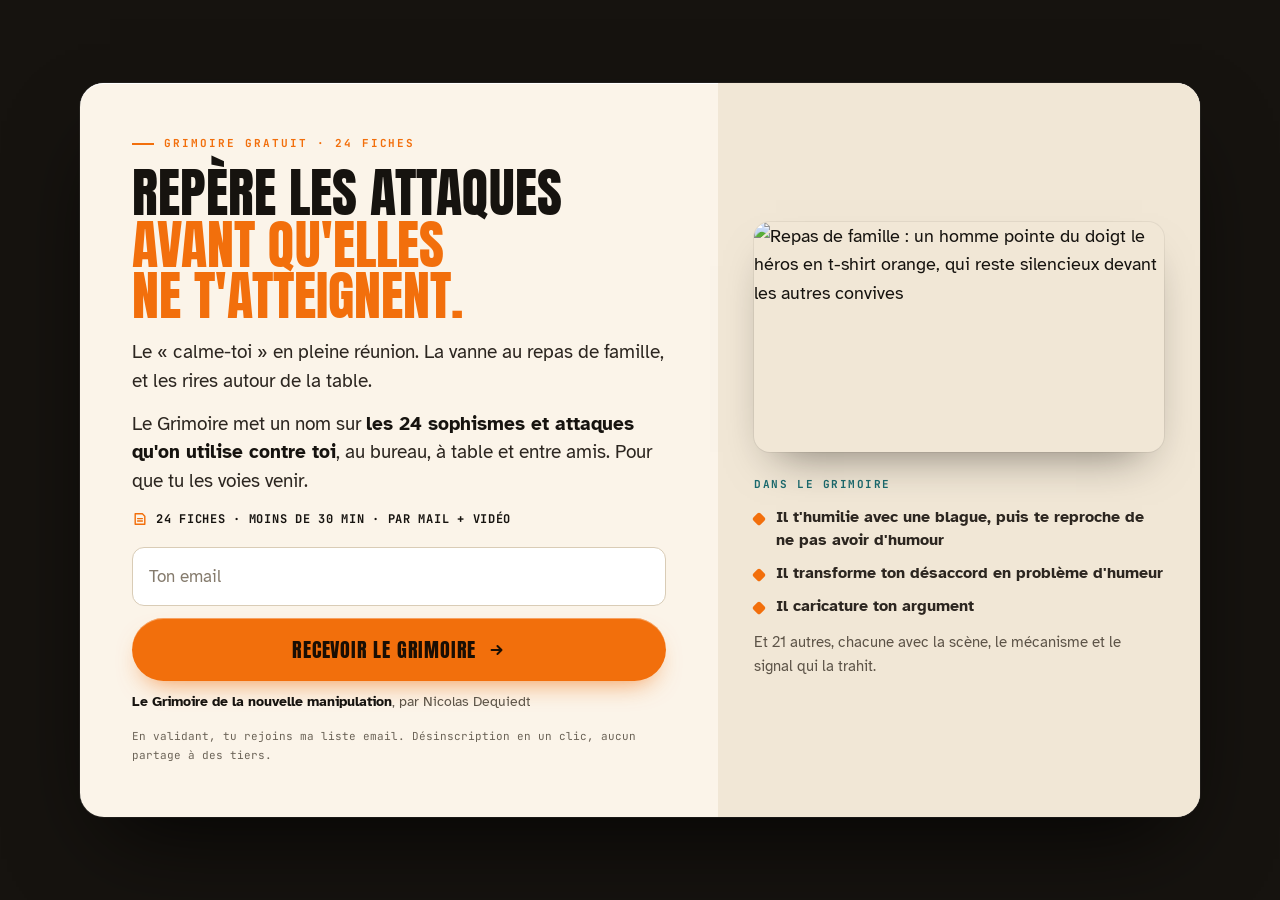
==== index.html @ 9d33bbb9 "V01 : page de capture Grimoire (email seul) + page accès, gabarit Afuera Visuels (jaquette, fond, og" ====
<!doctype html>
<html lang="fr">
<head>
<meta charset="utf-8">
<meta name="viewport" content="width=device-width,initial-scale=1,viewport-fit=cover">
<title>Repère les attaques avant qu'elles ne t'atteignent : le Grimoire gratuit</title>
<meta name="description" content="Les 24 sophismes et attaques qu'on utilise contre toi au bureau, à table et entre amis. Le Grimoire gratuit, avec sa version vidéo.">
<meta name="theme-color" content="#16130F">
<meta property="og:type" content="website">
<meta property="og:title" content="Repère les attaques avant qu'elles ne t'atteignent">
<meta property="og:description" content="Les 24 sophismes et attaques qu'on utilise contre toi au bureau, à table et entre amis. Le Grimoire gratuit.">
<meta property="og:url" content="https://grimoire.nicolasdequiedt.com/">
<meta property="og:locale" content="fr_FR">
<meta property="og:image" content="https://grimoire.nicolasdequiedt.com/assets/og.jpg">
<meta property="og:image:type" content="image/jpeg">
<meta property="og:image:width" content="1200">
<meta property="og:image:height" content="630">
<meta property="og:image:alt" content="Le Grimoire : un repas de famille où un homme pointe du doigt le héros en t-shirt orange">
<meta name="twitter:card" content="summary_large_image">
<link rel="icon" href="/assets/favicon.svg" type="image/svg+xml">
<link rel="preload" href="/assets/fonts/anton-latin-400-normal.woff2" as="font" type="font/woff2" crossorigin>
<link rel="preload" href="/assets/fonts/atkinson-hyperlegible-latin-700-normal.woff2" as="font" type="font/woff2" crossorigin>
<link rel="stylesheet" href="/assets/base.css">
<style>
.card{display:grid;grid-template-columns:minmax(0,1.14fr) minmax(0,.86fr);max-width:1120px}
.copy{padding:clamp(28px,4.4vw,52px);display:flex;flex-direction:column;justify-content:center}
h1{font-size:clamp(38px,4.6vw,54px);margin-bottom:16px}
h1 .l1,h1 em{display:block}
.lede{font-size:clamp(17px,1.6vw,18.5px);line-height:1.55;color:#2C2620;margin:0 0 14px}
.lede b{color:var(--ink)}
.meta{display:flex;align-items:center;gap:8px;font-family:var(--mono);font-size:12px;font-weight:700;letter-spacing:.06em;text-transform:uppercase;color:var(--ink);margin:0 0 18px}
.meta svg{width:16px;height:16px;color:var(--orange);flex:none}

form{display:grid;grid-template-columns:1fr;gap:10px}
.sr{position:absolute;width:1px;height:1px;overflow:hidden;clip:rect(0 0 0 0);white-space:nowrap}
input[type=email]{
  font:inherit;font-size:17px;width:100%;padding:15px 16px;background:#fff;color:var(--ink);
  border:1px solid var(--line);border-radius:12px;transition:border-color .15s,box-shadow .15s;
}
input::placeholder{color:#857B6D}
input:focus{outline:none;border-color:var(--orange);box-shadow:0 0 0 3px rgba(242,111,12,.22)}
input[aria-invalid=true]{border-color:var(--alarm)}
.hp{position:absolute;left:-9999px;width:1px;height:1px;opacity:0}
.go{
  margin-top:2px;display:flex;align-items:center;justify-content:center;gap:12px;
  font-family:var(--display);font-size:20px;letter-spacing:.04em;text-transform:uppercase;
  background:var(--orange);color:#1A0E03;border:0;border-radius:999px;padding:16px 28px;cursor:pointer;
  box-shadow:0 12px 26px -12px rgba(242,111,12,.75),inset 0 1px 0 rgba(255,255,255,.35);
  transition:transform .15s,background .15s,box-shadow .15s;
}
.go:hover{background:#FF8021;transform:translateY(-1px)}
.go:active{transform:none}
.go svg{width:18px;height:18px;transition:transform .15s}
.go:hover svg{transform:translateX(3px)}
.go[disabled]{opacity:.75;cursor:progress;transform:none}
.err{margin:2px 0 0;font-size:15px;color:var(--alarm);font-weight:700}
.legal{font-family:var(--mono);font-size:11px;line-height:1.7;color:#6B6357;margin:14px 0 0}
.product{font-size:14px;color:#5C5347;margin:10px 0 0}
.product b{color:var(--ink)}

.visual{position:relative;background:var(--paper-2);padding:clamp(20px,3vw,36px);display:flex;flex-direction:column;justify-content:center;gap:24px}
.visual img{display:block;width:100%;height:auto;border-radius:16px;box-shadow:0 22px 44px -22px rgba(22,19,15,.55),0 0 0 1px rgba(22,19,15,.06);animation:settle 1.1s cubic-bezier(.2,.7,.2,1) both}
@keyframes settle{from{transform:scale(1.04)}to{transform:none}}
.inside{margin:0}
.inside p{font-family:var(--mono);font-size:11px;font-weight:700;letter-spacing:.14em;text-transform:uppercase;color:var(--sea);margin:0 0 12px}
.inside ul{list-style:none;margin:0;padding:0;display:flex;flex-direction:column;gap:10px}
.inside li{position:relative;padding-left:22px;font-size:16px;line-height:1.45;color:#2C2620;font-weight:700}
.inside li::before{content:"";position:absolute;left:0;top:.5em;width:10px;height:10px;border-radius:2px;background:var(--orange);transform:rotate(45deg)}
.inside .more{font-family:var(--body);font-size:15px;font-weight:400;letter-spacing:0;text-transform:none;color:#5C5347;margin:12px 0 0}

@media (max-width:860px){
  body{align-items:flex-start}
  .card{grid-template-columns:1fr;max-width:560px}
  .copy{padding:26px 22px 28px}
  h1{font-size:clamp(34px,9.6vw,44px);margin-bottom:14px}
  .lede{font-size:16.5px;margin-bottom:12px}
  .meta{font-size:11px;letter-spacing:.02em;margin-bottom:14px}
  input[type=email]{padding:14px}
  .visual{padding:22px;gap:20px}
}
@media (prefers-reduced-motion:reduce){.visual img{animation:none}}
</style>
</head>
<body>
<div class="bg" aria-hidden="true"></div>

<main class="card">
  <section class="copy">
    <p class="eyebrow">Grimoire gratuit · 24 fiches</p>
    <h1><span class="l1">Repère les attaques</span> <em>avant qu'elles ne t'atteignent.</em></h1>
    <p class="lede">Le « calme-toi » en pleine réunion. La vanne au repas de famille, et les rires autour de la table.</p>
    <p class="lede">Le Grimoire met un nom sur <b>les 24 sophismes et attaques qu'on utilise contre toi</b>, au bureau, à table et entre amis. Pour que tu les voies venir.</p>

    <p class="meta"><svg viewBox="0 0 20 20" aria-hidden="true"><path d="M4 3.5h9l3 3V16.5H4z" fill="none" stroke="currentColor" stroke-width="1.8" stroke-linejoin="round"/><path d="M7 9.5h6M7 12.5h6" stroke="currentColor" stroke-width="1.8" stroke-linecap="round"/></svg>24 fiches · moins de 30 min · par mail + vidéo</p>

    <form id="optin" novalidate>
      <div>
        <label class="sr" for="f_email">Email</label>
        <input type="email" id="f_email" name="EMAIL" placeholder="Ton email" autocomplete="email" inputmode="email" required>
      </div>
      <input class="hp" type="text" id="f_check" name="email_address_check" tabindex="-1" autocomplete="off" aria-hidden="true">
      <p class="err" id="err" role="alert" hidden></p>
      <button class="go" id="go" type="submit">
        <span id="golabel">Recevoir le Grimoire</span>
        <svg viewBox="0 0 20 20" fill="none" aria-hidden="true"><path d="M4 10h11m0 0-4.5-4.5M15 10l-4.5 4.5" stroke="currentColor" stroke-width="2.2" stroke-linecap="round" stroke-linejoin="round"/></svg>
      </button>
    </form>
    <p class="product"><b>Le Grimoire de la nouvelle manipulation</b>, par Nicolas Dequiedt</p>
    <p class="legal">En validant, tu rejoins ma liste email. Désinscription en un clic, aucun partage à des tiers.</p>
    <noscript><p class="err">Cette page a besoin de JavaScript pour envoyer ton inscription.</p></noscript>
  </section>

  <aside class="visual">
    <img src="/assets/jaquette.webp" width="960" height="540" alt="Repas de famille : un homme pointe du doigt le héros en t-shirt orange, qui reste silencieux devant les autres convives">
    <div class="inside">
      <p>Dans le Grimoire</p>
      <ul>
        <li>Il t'humilie avec une blague, puis te reproche de ne pas avoir d'humour</li>
        <li>Il transforme ton désaccord en problème d'humeur</li>
        <li>Il caricature ton argument</li>
      </ul>
      <p class="more">Et 21 autres, chacune avec la scène, le mécanisme et le signal qui la trahit.</p>
    </div>
  </aside>
</main>

<script>
/* ============================================================
   CONFIG : les deux seules choses à changer un jour
   ============================================================ */
const CONFIG = {
  // Formulaire Brevo « FORM GRIMOIRE ». Si tu supprimes et recrées le formulaire,
  // remplace cette adresse (Brevo > Formulaires > Partager > lien).
  brevoUrl: "https://2257aae7.sibforms.com/serve/[base64]",
  // Page « Accès débloqué » (qui redirige ensuite vers la vidéo : voir acces.html)
  pageAcces: "/acces?ok=1"
};

const params = new URLSearchParams(location.search);
// Source de trafic (?src=youtube-xxx). Elle n'arrive dans Brevo que si l'attribut SOURCE
// existe ET est ajouté au formulaire en champ caché.
const src = (params.get("src") || "direct").slice(0, 80);

const form = document.getElementById("optin");
const email = document.getElementById("f_email");
const check = document.getElementById("f_check");
const err = document.getElementById("err");
const go = document.getElementById("go");
const goLabel = document.getElementById("golabel");
const LABEL = goLabel.textContent;

function fail(field, msg){
  field.setAttribute("aria-invalid", "true");
  err.textContent = msg; err.hidden = false;
  field.focus();
}

form.addEventListener("submit", async ev => {
  ev.preventDefault();
  email.removeAttribute("aria-invalid"); err.hidden = true;

  const e = email.value.trim();
  if (!/^[^\s@]+@[^\s@]+\.[^\s@]{2,}$/.test(e)) return fail(email, "Cette adresse email ne semble pas valide.");

  go.disabled = true; goLabel.textContent = "Envoi en cours…";

  const body = new URLSearchParams();
  body.append("EMAIL", e);
  body.append("email_address_check", check.value);   // anti-robot Brevo : doit rester vide
  body.append("locale", "fr");
  body.append("SOURCE", src);

  try {
    // no-cors : Brevo ne répond pas en lisible, on ne détecte donc que les pannes réseau.
    // Si Brevo met plus de 6 s, on continue quand même : la requête est partie (keepalive).
    await Promise.race([
      fetch(CONFIG.brevoUrl, { method: "POST", mode: "no-cors", body, keepalive: true }),
      new Promise(res => setTimeout(res, 6000))
    ]);
  } catch (_) {
    go.disabled = false; goLabel.textContent = LABEL;
    err.textContent = "Connexion impossible pour le moment. Vérifie ta connexion et réessaie.";
    err.hidden = false;
    return;
  }
  location.href = CONFIG.pageAcces;
});
</script>
</body>
</html>
---- assets/base.css ----
/* Base commune aux deux pages (capture + accès débloqué) : polices, couleurs, fond, carte. */
@font-face{font-family:"Anton";font-weight:400;font-style:normal;font-display:swap;src:url(/assets/fonts/anton-latin-400-normal.woff2) format("woff2")}
@font-face{font-family:"Atkinson Hyperlegible";font-weight:400;font-style:normal;font-display:swap;src:url(/assets/fonts/atkinson-hyperlegible-latin-400-normal.woff2) format("woff2")}
@font-face{font-family:"Atkinson Hyperlegible";font-weight:700;font-style:normal;font-display:swap;src:url(/assets/fonts/atkinson-hyperlegible-latin-700-normal.woff2) format("woff2")}
@font-face{font-family:"JetBrains Mono";font-weight:400;font-style:normal;font-display:swap;src:url(/assets/fonts/jetbrains-mono-latin-400-normal.woff2) format("woff2")}
@font-face{font-family:"JetBrains Mono";font-weight:700;font-style:normal;font-display:swap;src:url(/assets/fonts/jetbrains-mono-latin-700-normal.woff2) format("woff2")}

:root{
  --ink:#16130F;
  --paper:#FBF4E9;
  --paper-2:#F1E7D6;
  --orange:#F26F0C;
  --sea:#1B6B6F;
  --alarm:#B4342A;
  --warm:#7C7266;
  --line:#D9CCB6;
  --display:"Anton","Haettenschweiler","Arial Narrow",Impact,sans-serif;
  --body:"Atkinson Hyperlegible","Segoe UI",system-ui,-apple-system,sans-serif;
  --mono:"JetBrains Mono",ui-monospace,"SFMono-Regular",Menlo,monospace;
}
*{box-sizing:border-box}
html{-webkit-text-size-adjust:100%}
body{
  margin:0;min-height:100vh;min-height:100svh;
  background:var(--ink);color:var(--ink);
  font-family:var(--body);font-size:18px;line-height:1.6;
  display:flex;align-items:center;justify-content:center;
  padding:clamp(16px,4vw,48px) max(16px,env(safe-area-inset-right)) clamp(16px,4vw,48px) max(16px,env(safe-area-inset-left));
}
/* Fond : l'illustration de la jaquette, floutée à l'export (léger), assombrie. */
.bg{position:fixed;inset:0;z-index:-1;background:var(--ink) url(/assets/fond.jpg) center/cover no-repeat;transform:scale(1.08)}
.bg::after{content:"";position:absolute;inset:0;background:linear-gradient(180deg,rgba(22,19,15,.5) 0%,rgba(22,19,15,.3) 45%,rgba(22,19,15,.72) 100%)}

.card{
  position:relative;width:100%;background:var(--paper);border-radius:24px;overflow:hidden;
  box-shadow:0 1px 0 #fff inset,0 0 0 1px rgba(255,255,255,.06),0 40px 90px -30px rgba(0,0,0,.85);
  animation:rise .7s cubic-bezier(.2,.7,.2,1) both;
}
@keyframes rise{from{opacity:0;transform:translateY(14px)}to{opacity:1;transform:none}}

.eyebrow{
  font-family:var(--mono);font-size:11px;font-weight:700;letter-spacing:.18em;text-transform:uppercase;
  color:var(--orange);margin:0 0 14px;display:flex;align-items:center;gap:10px;
}
.eyebrow::before{content:"";width:22px;height:2px;background:var(--orange)}
h1{font-family:var(--display);font-weight:400;text-transform:uppercase;line-height:.96;margin:0;text-wrap:balance}
h1 em{font-style:normal;color:var(--orange)}
:focus-visible{outline:2.5px solid var(--orange);outline-offset:2px}

@media (prefers-reduced-motion:reduce){
  .card{animation:none}
  *{transition:none!important}
}
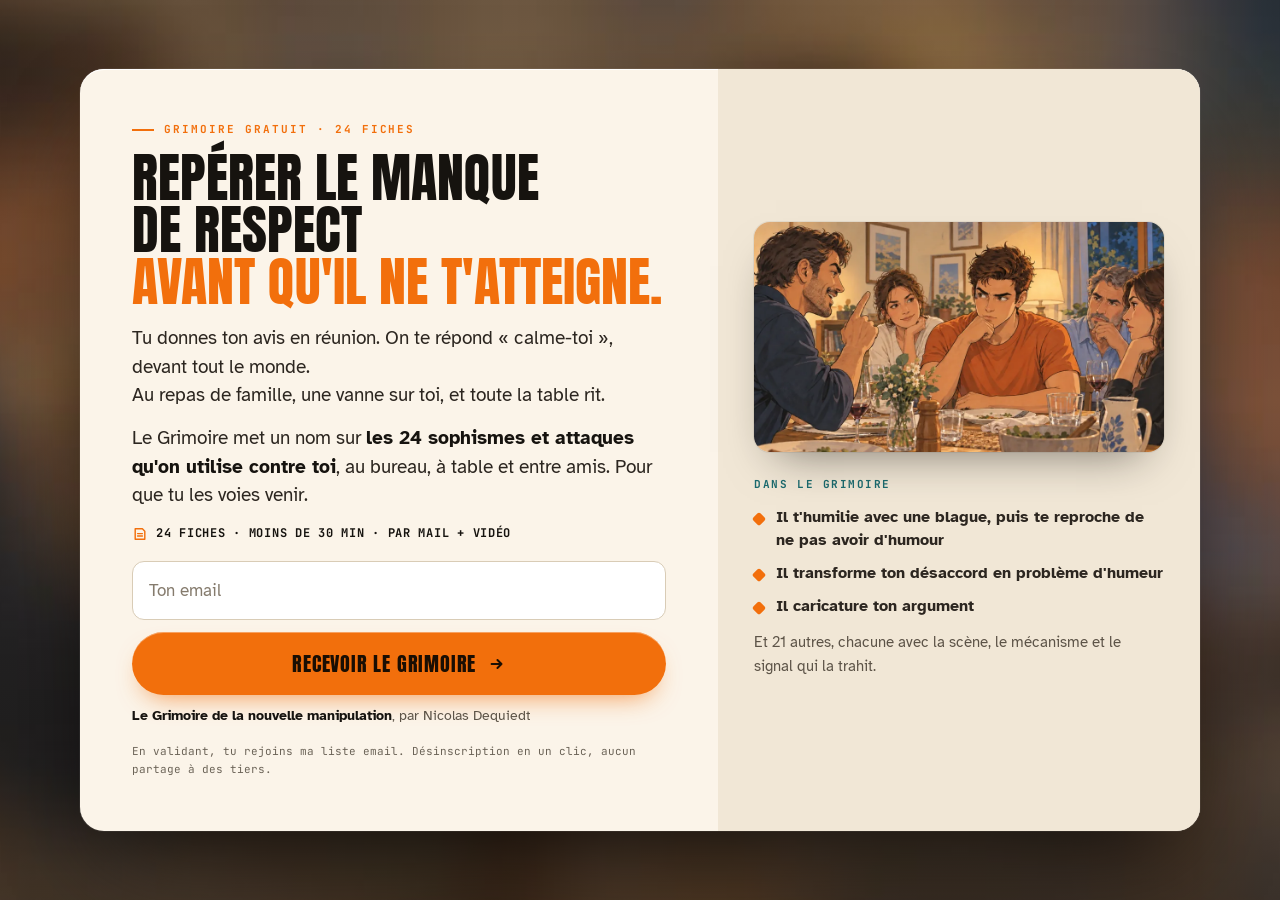
==== commit ad073e28: "V02 : titre « Repérer le manque de respect » + accroche en deux scènes explicites Co-Authored-By: Cl" ====
--- a/index.html
+++ b/index.html
@@ -3,11 +3,11 @@
 <head>
 <meta charset="utf-8">
 <meta name="viewport" content="width=device-width,initial-scale=1,viewport-fit=cover">
-<title>Repère les attaques avant qu'elles ne t'atteignent : le Grimoire gratuit</title>
+<title>Repérer le manque de respect avant qu'il ne t'atteigne : le Grimoire gratuit</title>
 <meta name="description" content="Les 24 sophismes et attaques qu'on utilise contre toi au bureau, à table et entre amis. Le Grimoire gratuit, avec sa version vidéo.">
 <meta name="theme-color" content="#16130F">
 <meta property="og:type" content="website">
-<meta property="og:title" content="Repère les attaques avant qu'elles ne t'atteignent">
+<meta property="og:title" content="Repérer le manque de respect avant qu'il ne t'atteigne">
 <meta property="og:description" content="Les 24 sophismes et attaques qu'on utilise contre toi au bureau, à table et entre amis. Le Grimoire gratuit.">
 <meta property="og:url" content="https://grimoire.nicolasdequiedt.com/">
 <meta property="og:locale" content="fr_FR">
@@ -87,8 +87,8 @@
 <main class="card">
   <section class="copy">
     <p class="eyebrow">Grimoire gratuit · 24 fiches</p>
-    <h1><span class="l1">Repère les attaques</span> <em>avant qu'elles ne t'atteignent.</em></h1>
-    <p class="lede">Le « calme-toi » en pleine réunion. La vanne au repas de famille, et les rires autour de la table.</p>
+    <h1><span class="l1">Repérer le manque de respect</span> <em>avant qu'il ne t'atteigne.</em></h1>
+    <p class="lede">Tu donnes ton avis en réunion. On te répond « calme-toi », devant tout le monde.<br>Au repas de famille, une vanne sur toi, et toute la table rit.</p>
     <p class="lede">Le Grimoire met un nom sur <b>les 24 sophismes et attaques qu'on utilise contre toi</b>, au bureau, à table et entre amis. Pour que tu les voies venir.</p>
 
     <p class="meta"><svg viewBox="0 0 20 20" aria-hidden="true"><path d="M4 3.5h9l3 3V16.5H4z" fill="none" stroke="currentColor" stroke-width="1.8" stroke-linejoin="round"/><path d="M7 9.5h6M7 12.5h6" stroke="currentColor" stroke-width="1.8" stroke-linecap="round"/></svg>24 fiches · moins de 30 min · par mail + vidéo</p>
